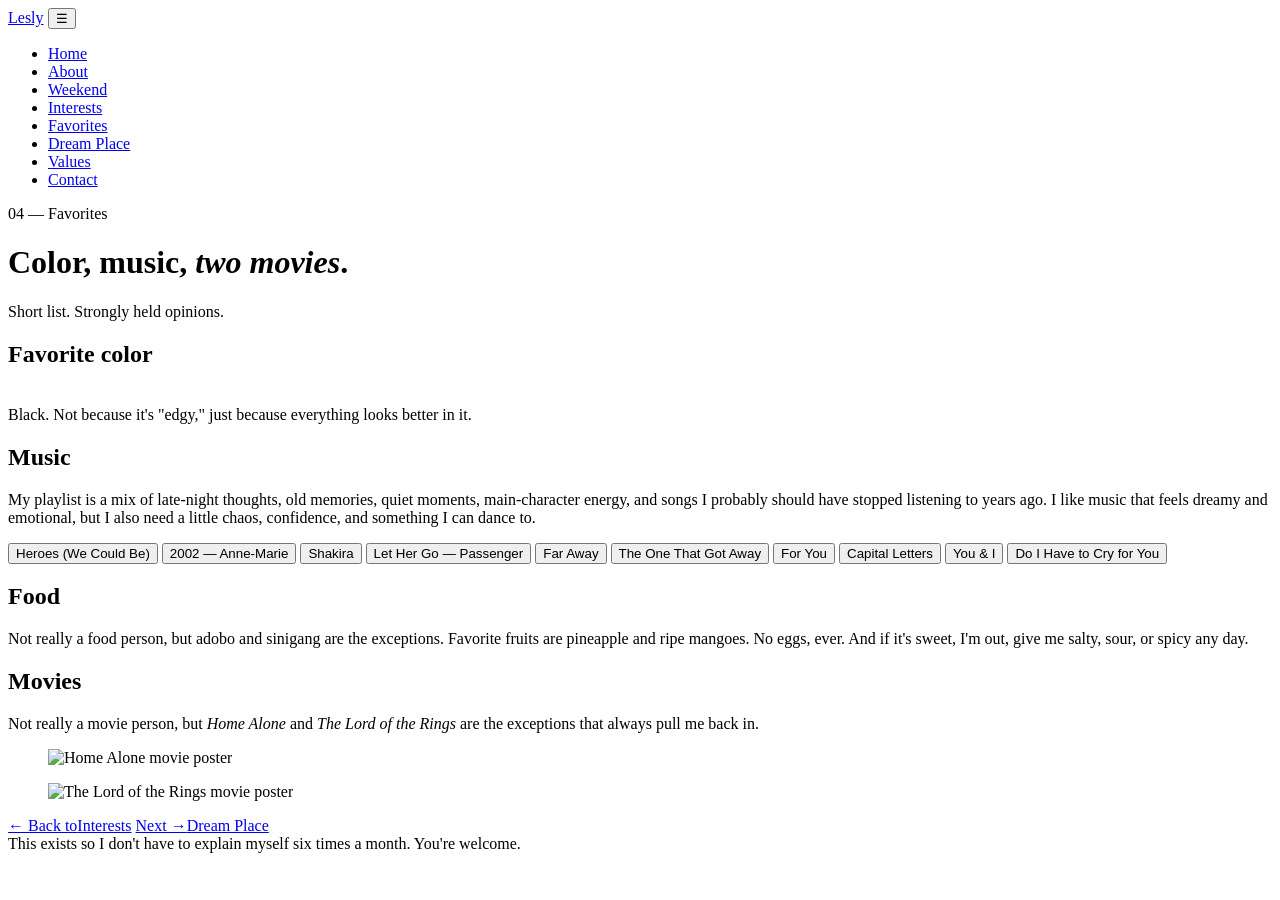
==== favorites.html @ bce6e65e "Add files via upload" ====
<!DOCTYPE html>
<html lang="en">
<head>
<meta charset="UTF-8">
<meta name="viewport" content="width=device-width, initial-scale=1.0">
<title>Favorites — Lesly</title>
<link rel="stylesheet" href="css/style.css">
</head>
<body>

<nav class="site-nav">
  <div class="wrap">
    <a href="index.html" class="brand">Lesly</a>
    <button class="nav-toggle" aria-label="Toggle menu" aria-expanded="false">☰</button>
    <ul class="nav-links">
      <li><a href="index.html">Home</a></li>
      <li><a href="about.html">About</a></li>
      <li><a href="weekend.html">Weekend</a></li>
      <li><a href="interests.html">Interests</a></li>
      <li><a href="favorites.html" class="current">Favorites</a></li>
      <li><a href="dream-place.html">Dream Place</a></li>
      <li><a href="values.html">Values</a></li>
      <li><a href="contact.html">Contact</a></li>
    </ul>
  </div>
</nav>

<header class="page-head wrap">
  <p class="eyebrow">04 — Favorites</p>
  <h1>Color, music, <em>two movies</em>.</h1>
  <p class="lede">Short list. Strongly held opinions.</p>
</header>

<section class="block wrap">
  <h2>Favorite color</h2>
  <div class="color-swatch" aria-hidden="true" style="border:1px solid rgba(255,255,255,0.18); box-shadow:0 0 24px rgba(255,255,255,0.06), inset 0 0 0 1px rgba(255,255,255,0.03);"></div>
  <div class="prose">
    <p>Black. Not because it's "edgy," just because everything looks better in it.</p>
  </div>
</section>

<section class="block wrap">
  <h2>Music</h2>
  <div class="prose">
    <p>My playlist is a mix of late-night thoughts, old memories, quiet moments, main-character energy, and songs I probably should have stopped listening to years ago. I like music that feels dreamy and emotional, but I also need a little chaos, confidence, and something I can dance to.</p>
  </div>
  <div class="tag-row" id="music-pills">
    <button type="button" class="pill" data-track="3zU9rdflI65tK4dkkNSp77">Heroes (We Could Be)</button>
    <button type="button" class="pill" data-track="4Pbg79cTBu4vgSphoyNq3j">2002 — Anne-Marie</button>
    <button type="button" class="pill" data-artist="0EmeFodog0BfCgMzAIvKQp">Shakira</button>
    <button type="button" class="pill" data-track="7DFNE7NO0raLIUbgzY2rzm">Let Her Go — Passenger</button>
    <button type="button" class="pill" data-track="05rWggLwQ2weA4D2cRAt55">Far Away</button>
    <button type="button" class="pill" data-track="3oL3XRtkP1WVbMxf7dtTdu">The One That Got Away</button>
    <button type="button" class="pill" data-track="5rlMVKnvE6ZSzNCs8ZyHqU">For You</button>
    <button type="button" class="pill" data-track="0m6TrXRLlNFLkOGiW38kDf">Capital Letters</button>
    <button type="button" class="pill" data-track="2afCBiru10AFckfOa49wIa">You &amp; I</button>
    <button type="button" class="pill" data-track="6L5udBtIPqieULPMac3wkh">Do I Have to Cry for You</button>
  </div>
  <div class="music-player" id="music-player" hidden>
    <iframe id="music-player-frame" src="" width="100%" height="152" style="border-radius:12px;" frameborder="0" allow="autoplay; clipboard-write; encrypted-media; fullscreen; picture-in-picture" loading="lazy"></iframe>
  </div>
</section>

<section class="block wrap">
  <h2>Food</h2>
  <div class="prose">
    <p>Not really a food person, but adobo and sinigang are the exceptions. Favorite fruits are pineapple and ripe mangoes. No eggs, ever. And if it's sweet, I'm out, give me salty, sour, or spicy any day.</p>
  </div>
</section>

<section class="block wrap">
  <h2>Movies</h2>
  <div class="prose">
    <p>Not really a movie person, but <em class="accent-italic">Home Alone</em> and <em class="accent-italic">The Lord of the Rings</em> are the exceptions that always pull me back in.</p>
  </div>
  <div class="photo-strip">
    <figure>
      <img src="images/home-alone.jpg" alt="Home Alone movie poster">
    </figure>
    <figure>
      <img src="images/lord-of-the-rings.jpg" alt="The Lord of the Rings movie poster">
    </figure>
  </div>
</section>

<nav class="page-nav wrap">
  <div class="links">
    <a class="prev" href="interests.html"><span class="dir">← Back to</span>Interests</a>
    <a class="next" href="dream-place.html"><span class="dir">Next →</span>Dream Place</a>
  </div>
</nav>

<footer class="site-foot">
  <div class="wrap">This exists so I don't have to explain myself six times a month. You're welcome.</div>
</footer>

<script src="js/main.js"></script>
<script>
(function () {
  var pillsWrap = document.getElementById('music-pills');
  var player = document.getElementById('music-player');
  var frame = document.getElementById('music-player-frame');
  if (!pillsWrap || !player || !frame) return;

  var activePill = null;

  pillsWrap.addEventListener('click', function (e) {
    var pill = e.target.closest('.pill');
    if (!pill) return;
    var trackId = pill.getAttribute('data-track');
    var artistId = pill.getAttribute('data-artist');
    if (!trackId && !artistId) return;

    if (activePill === pill) {
      player.hidden = true;
      frame.src = 'about:blank';
      frame.style.height = '152px';
      activePill.classList.remove('is-playing');
      activePill = null;
      return;
    }

    if (activePill) activePill.classList.remove('is-playing');
    pill.classList.add('is-playing');
    activePill = pill;

    var newSrc;
    if (artistId) {
      newSrc = 'https://open.spotify.com/embed/artist/' + artistId + '?utm_source=generator';
      frame.style.height = '352px';
    } else {
      newSrc = 'https://open.spotify.com/embed/track/' + trackId + '?utm_source=generator&autoplay=1';
      frame.style.height = '152px';
    }

    // Force a full reload of the embed so it always starts from the beginning,
    // instead of the browser reusing a cached frame and resuming mid-track.
    frame.src = 'about:blank';
    player.hidden = false;
    setTimeout(function () {
      frame.src = newSrc;
    }, 50);

    player.scrollIntoView({ behavior: 'smooth', block: 'nearest' });
  });
})();
</script>
</body>
</html>
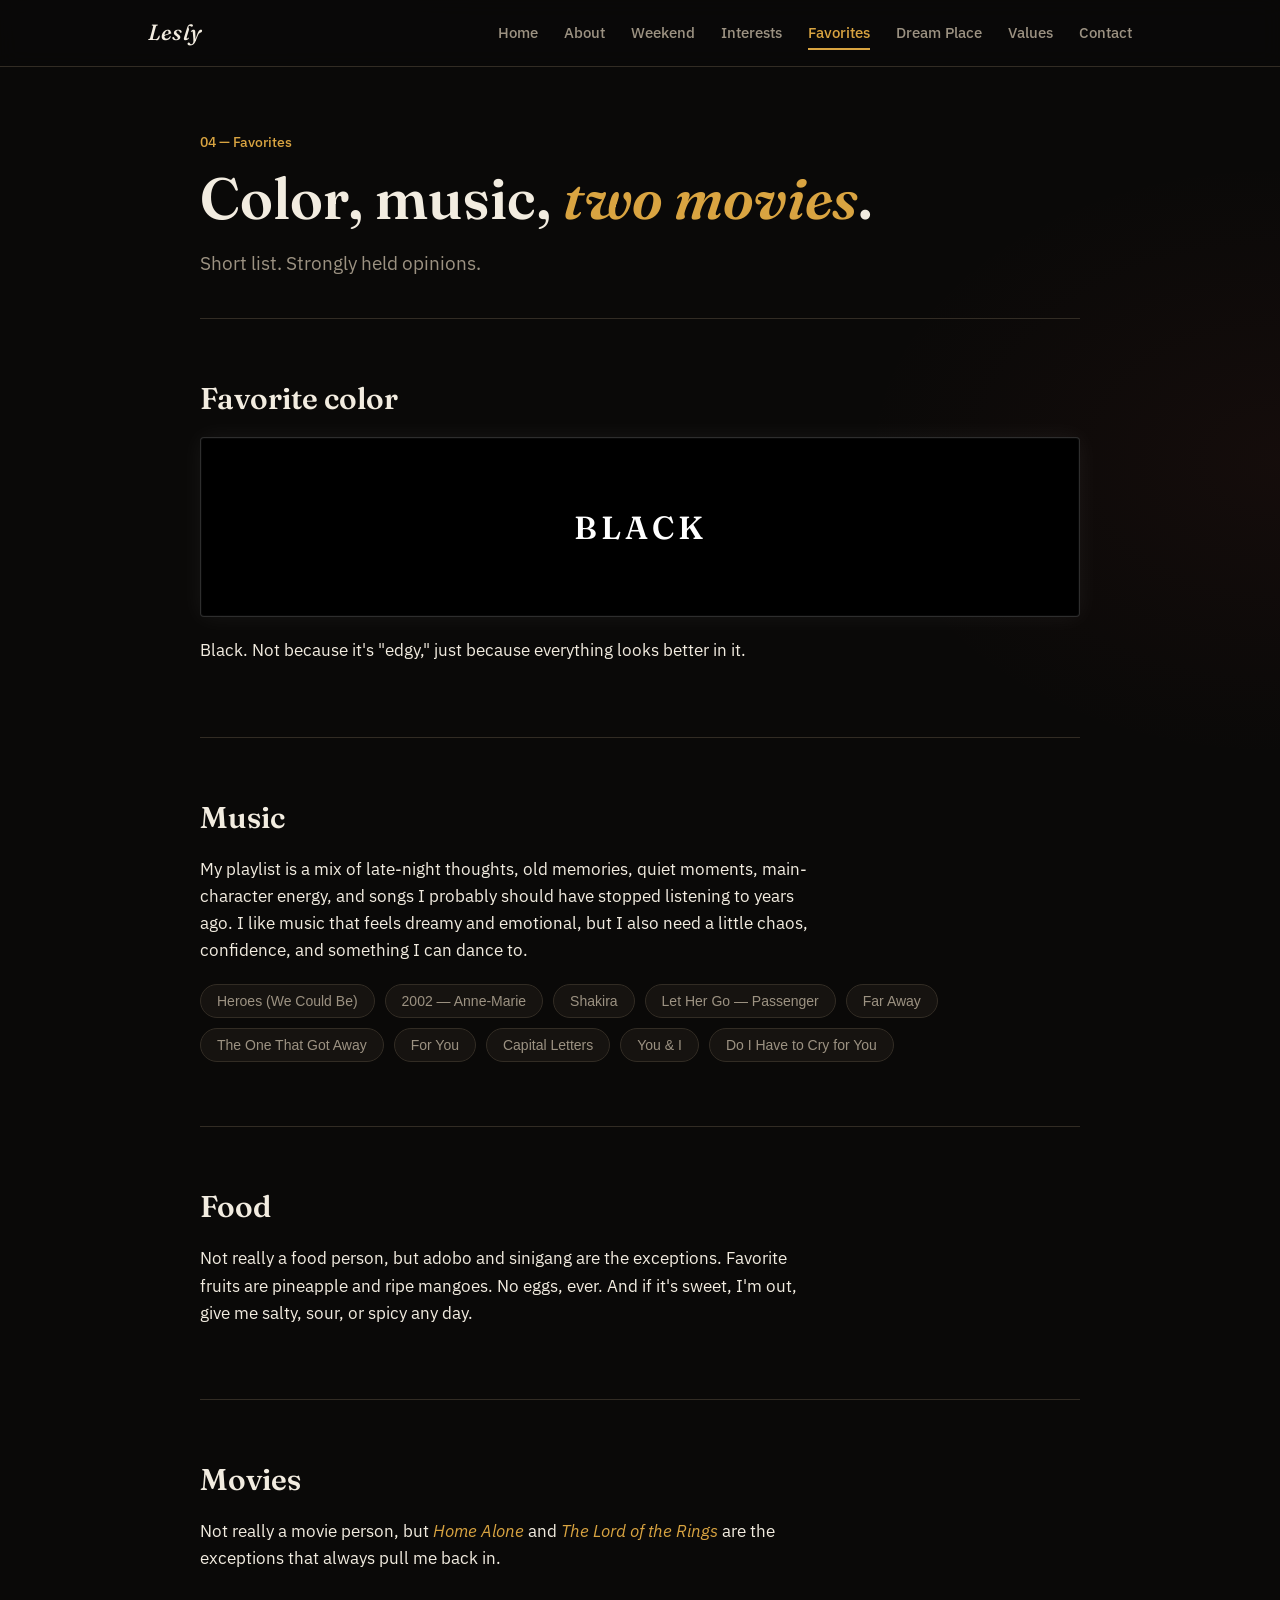
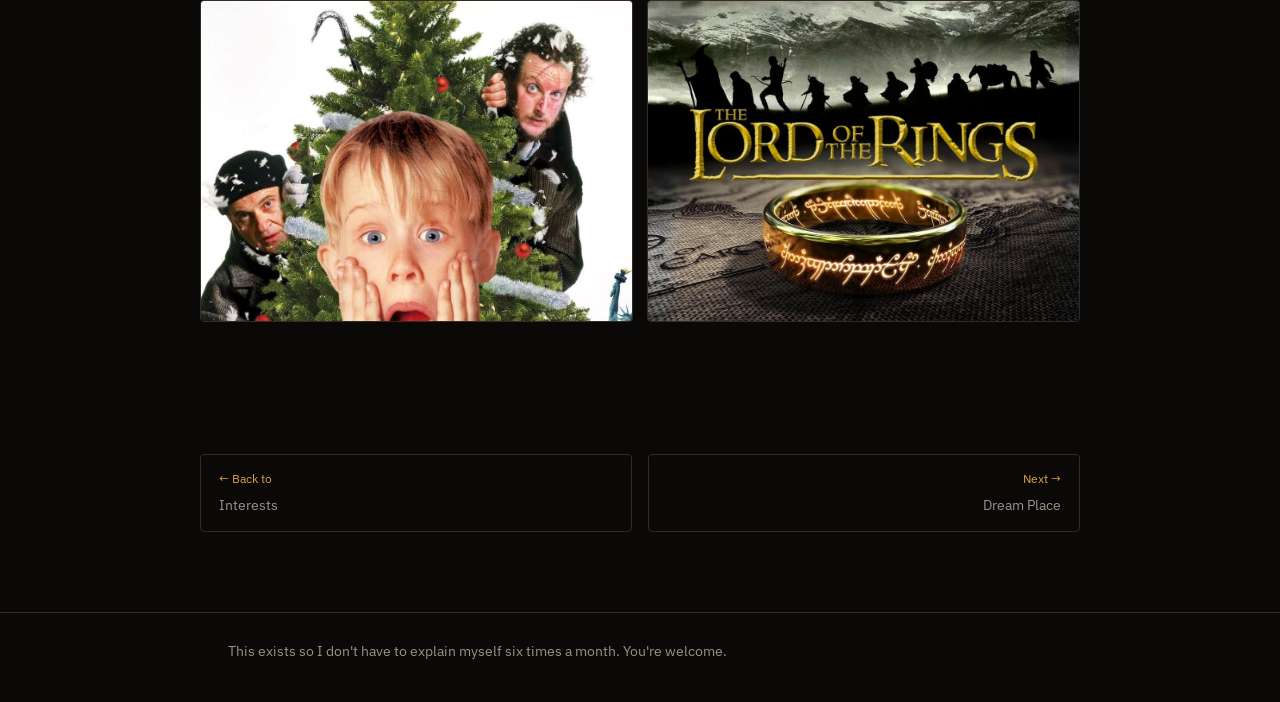
==== commit 0fa38971: "Add files via upload" ====
--- a/favorites.html
+++ b/favorites.html
@@ -33,7 +33,9 @@
 
 <section class="block wrap">
   <h2>Favorite color</h2>
-  <div class="color-swatch" aria-hidden="true" style="border:1px solid rgba(255,255,255,0.18); box-shadow:0 0 24px rgba(255,255,255,0.06), inset 0 0 0 1px rgba(255,255,255,0.03);"></div>
+  <div class="color-swatch" aria-hidden="true" style="border:1px solid rgba(255,255,255,0.18); box-shadow:0 0 24px rgba(255,255,255,0.06), inset 0 0 0 1px rgba(255,255,255,0.03); display:flex; align-items:center; justify-content:center;">
+    <span style="font-family: var(--serif); font-weight:600; font-size:32px; letter-spacing:4px; color:#ffffff;">BLACK</span>
+  </div>
   <div class="prose">
     <p>Black. Not because it's "edgy," just because everything looks better in it.</p>
   </div>
@@ -113,7 +115,7 @@
 
     if (activePill === pill) {
       player.hidden = true;
-      frame.src = 'about:blank';
+      frame.src = '';
       frame.style.height = '152px';
       activePill.classList.remove('is-playing');
       activePill = null;
@@ -124,23 +126,14 @@
     pill.classList.add('is-playing');
     activePill = pill;
 
-    var newSrc;
     if (artistId) {
-      newSrc = 'https://open.spotify.com/embed/artist/' + artistId + '?utm_source=generator';
+      frame.src = 'https://open.spotify.com/embed/artist/' + artistId + '?utm_source=generator';
       frame.style.height = '352px';
     } else {
-      newSrc = 'https://open.spotify.com/embed/track/' + trackId + '?utm_source=generator&autoplay=1';
+      frame.src = 'https://open.spotify.com/embed/track/' + trackId + '?utm_source=generator&autoplay=1';
       frame.style.height = '152px';
     }
-
-    // Force a full reload of the embed so it always starts from the beginning,
-    // instead of the browser reusing a cached frame and resuming mid-track.
-    frame.src = 'about:blank';
     player.hidden = false;
-    setTimeout(function () {
-      frame.src = newSrc;
-    }, 50);
-
     player.scrollIntoView({ behavior: 'smooth', block: 'nearest' });
   });
 })();
--- a/css/style.css
+++ b/css/style.css
@@ -0,0 +1,554 @@
+/* ============================================
+   Lesly — About Me Site
+   Design tokens
+   ============================================ */
+
+@import url('https://fonts.googleapis.com/css2?family=Fraunces:ital,opsz,wght@0,9..144,400;0,9..144,500;0,9..144,600;1,9..144,500;1,9..144,600&family=IBM+Plex+Sans:wght@400;500;600&display=swap');
+
+:root {
+  --bg: #0a0908;
+  --surface: #161310;
+  --surface-raised: #1e1a15;
+  --line: #322c24;
+  --text: #f2ece0;
+  --text-muted: #9c9282;
+  --gold: #d9a441;
+  --rose: #c1443c;
+  --gold-dim: #9c7c3d;
+
+  --serif: 'Fraunces', Georgia, serif;
+  --sans: 'IBM Plex Sans', -apple-system, sans-serif;
+
+  --max-w: 880px;
+}
+
+* { box-sizing: border-box; }
+
+@media (prefers-reduced-motion: reduce) {
+  *, *::before, *::after {
+    animation-duration: 0.01ms !important;
+    animation-iteration-count: 1 !important;
+    transition-duration: 0.01ms !important;
+  }
+}
+
+html { scroll-behavior: smooth; }
+
+body {
+  margin: 0;
+  background: var(--bg);
+  background-image:
+    radial-gradient(ellipse 900px 500px at 15% -10%, rgba(217,164,65,0.08), transparent 60%),
+    radial-gradient(ellipse 700px 500px at 100% 20%, rgba(193,68,60,0.06), transparent 60%);
+  color: var(--text);
+  font-family: var(--sans);
+  font-size: 17px;
+  line-height: 1.6;
+  -webkit-font-smoothing: antialiased;
+}
+
+a { color: inherit; }
+
+img { max-width: 100%; display: block; }
+
+::selection { background: var(--gold); color: #1a1509; }
+
+:focus-visible {
+  outline: 2px solid var(--gold);
+  outline-offset: 3px;
+}
+
+/* ---------- layout shell ---------- */
+
+.wrap {
+  max-width: var(--max-w);
+  margin: 0 auto;
+  padding: 0 28px;
+}
+
+/* ---------- nav ---------- */
+
+.site-nav {
+  position: sticky;
+  top: 0;
+  z-index: 50;
+  background: rgba(10,9,8,0.88);
+  backdrop-filter: blur(10px);
+  border-bottom: 1px solid var(--line);
+}
+
+.site-nav .wrap {
+  display: flex;
+  align-items: center;
+  justify-content: space-between;
+  height: 66px;
+  max-width: 1040px;
+}
+
+.site-nav .brand {
+  font-family: var(--serif);
+  font-style: italic;
+  font-weight: 500;
+  font-size: 22px;
+  text-decoration: none;
+  color: var(--text);
+  letter-spacing: 0.2px;
+}
+
+.nav-toggle {
+  display: none;
+  background: none;
+  border: 1px solid var(--line);
+  border-radius: 6px;
+  color: var(--text);
+  width: 40px;
+  height: 40px;
+  font-size: 18px;
+  cursor: pointer;
+}
+
+.nav-links {
+  display: flex;
+  gap: 26px;
+  list-style: none;
+  margin: 0;
+  padding: 0;
+}
+
+.nav-links a {
+  text-decoration: none;
+  color: var(--text-muted);
+  font-size: 14.5px;
+  font-weight: 500;
+  padding: 6px 0;
+  border-bottom: 2px solid transparent;
+  transition: color 0.15s ease, border-color 0.15s ease;
+}
+
+.nav-links a:hover { color: var(--text); }
+
+.nav-links a.current {
+  color: var(--gold);
+  border-bottom-color: var(--gold);
+}
+
+@media (max-width: 760px) {
+  .nav-toggle { display: block; }
+  .nav-links {
+    position: fixed;
+    top: 66px;
+    left: 0;
+    right: 0;
+    bottom: 0;
+    flex-direction: column;
+    background: var(--bg);
+    padding: 24px 28px;
+    gap: 4px;
+    transform: translateX(100%);
+    transition: transform 0.25s ease;
+    overflow-y: auto;
+  }
+  .nav-links.open { transform: translateX(0); }
+  .nav-links a {
+    padding: 14px 0;
+    border-bottom: 1px solid var(--line);
+    font-size: 17px;
+    width: 100%;
+  }
+}
+
+/* ---------- headers / hero ---------- */
+
+header.page-head {
+  padding: 64px 0 40px;
+  border-bottom: 1px solid var(--line);
+}
+
+.eyebrow {
+  color: var(--gold);
+  font-size: 14px;
+  font-weight: 500;
+  margin: 0 0 14px;
+}
+
+h1 {
+  font-family: var(--serif);
+  font-weight: 600;
+  font-size: clamp(38px, 6vw, 58px);
+  line-height: 1.08;
+  margin: 0 0 18px;
+}
+
+h1 em, .accent-italic {
+  font-style: italic;
+  color: var(--gold);
+}
+
+.lede {
+  font-size: 19px;
+  color: var(--text-muted);
+  max-width: 62ch;
+  margin: 0;
+}
+
+h2 {
+  font-family: var(--serif);
+  font-weight: 600;
+  font-size: 30px;
+  margin: 0 0 14px;
+}
+
+h3 {
+  font-family: var(--serif);
+  font-weight: 600;
+  font-size: 21px;
+  margin: 0 0 10px;
+}
+
+p { margin: 0 0 16px; }
+
+section.block {
+  padding: 56px 0;
+  border-bottom: 1px solid var(--line);
+}
+
+section.block:last-of-type { border-bottom: none; }
+
+.prose {
+  max-width: 62ch;
+  color: var(--text);
+}
+
+.prose p { color: var(--text); }
+
+/* ---------- home hero ---------- */
+
+.hero {
+  padding: 88px 0 60px;
+}
+
+.hero .eyebrow { margin-bottom: 18px; }
+
+.hero h1 { max-width: 15ch; }
+
+.hero .lede { margin-bottom: 8px; }
+
+/* ---------- card deck nav (home) ---------- */
+
+.deck {
+  display: grid;
+  grid-template-columns: repeat(3, 1fr);
+  gap: 16px;
+  padding: 8px 0 72px;
+}
+
+@media (max-width: 640px) {
+  .deck { grid-template-columns: repeat(2, 1fr); }
+}
+
+.card {
+  position: relative;
+  display: block;
+  text-decoration: none;
+  background: var(--surface);
+  border: 1px solid var(--line);
+  border-radius: 4px;
+  padding: 22px 18px 20px;
+  min-height: 140px;
+  transition: border-color 0.18s ease, transform 0.18s ease, background 0.18s ease;
+}
+
+.card:hover {
+  border-color: var(--gold-dim);
+  background: var(--surface-raised);
+  transform: translateY(-3px);
+}
+
+.card .num {
+  font-family: var(--serif);
+  font-style: italic;
+  color: var(--gold);
+  font-size: 14px;
+  display: block;
+  margin-bottom: 14px;
+}
+
+.card .label {
+  font-family: var(--serif);
+  font-weight: 600;
+  font-size: 19px;
+  color: var(--text);
+  display: block;
+  margin-bottom: 6px;
+}
+
+.card .desc {
+  color: var(--text-muted);
+  font-size: 14px;
+  line-height: 1.5;
+}
+
+/* ---------- interest / content cards ---------- */
+
+.grid-2 {
+  display: grid;
+  grid-template-columns: 1fr 1fr;
+  gap: 20px;
+}
+
+@media (max-width: 640px) {
+  .grid-2 { grid-template-columns: 1fr; }
+}
+
+.tile {
+  background: var(--surface);
+  border: 1px solid var(--line);
+  border-radius: 4px;
+  overflow: hidden;
+}
+
+.tile img {
+  width: 100%;
+  height: 260px;
+  object-fit: cover;
+  border-bottom: 1px solid var(--line);
+}
+
+.tile .tile-body { padding: 18px 20px 22px; }
+
+.tile .tag {
+  color: var(--gold);
+  font-size: 13px;
+  font-weight: 500;
+  margin-bottom: 8px;
+  display: block;
+}
+
+.tile p:last-child { margin-bottom: 0; }
+
+/* photo strip */
+
+.photo-strip {
+  display: grid;
+  grid-template-columns: 1fr 1fr;
+  gap: 14px;
+  margin: 28px 0;
+}
+
+@media (max-width: 640px) {
+  .photo-strip { grid-template-columns: 1fr; }
+}
+
+.photo-strip figure {
+  margin: 0;
+  border: 1px solid var(--line);
+  border-radius: 4px;
+  overflow: hidden;
+  background: var(--surface);
+}
+
+.photo-strip img {
+  width: 100%;
+  height: 320px;
+  object-fit: cover;
+}
+
+.photo-strip figcaption {
+  padding: 12px 16px;
+  font-size: 14px;
+  color: var(--text-muted);
+}
+
+/* video embed */
+
+.video-frame {
+  position: relative;
+  padding-top: 56.25%;
+  border-radius: 4px;
+  overflow: hidden;
+  border: 1px solid var(--line);
+  background: var(--surface);
+  margin: 24px 0;
+}
+
+.video-frame iframe {
+  position: absolute;
+  top: 0; left: 0;
+  width: 100%; height: 100%;
+  border: 0;
+}
+
+/* pull quote / list */
+
+ul.plain, ol.plain {
+  padding-left: 0;
+  list-style: none;
+  margin: 0 0 16px;
+}
+
+ul.plain li, ol.plain li {
+  padding: 12px 0;
+  border-bottom: 1px solid var(--line);
+  color: var(--text);
+}
+
+ul.plain li:last-child, ol.plain li:last-child { border-bottom: none; }
+
+ul.plain li strong, ol.plain li strong {
+  color: var(--gold);
+  font-weight: 500;
+}
+
+.tag-row {
+  display: flex;
+  flex-wrap: wrap;
+  gap: 10px;
+  margin: 20px 0 8px;
+}
+
+.pill {
+  border: 1px solid var(--line);
+  border-radius: 999px;
+  padding: 8px 16px;
+  font-size: 14px;
+  color: var(--text-muted);
+  background: var(--surface);
+}
+
+/* swatch */
+
+.color-swatch {
+  width: 100%;
+  height: 180px;
+  border-radius: 4px;
+  border: 1px solid var(--line);
+  margin-bottom: 20px;
+  background: #000;
+}
+
+/* ---------- ask me about ---------- */
+
+.ask-list {
+  display: flex;
+  flex-direction: column;
+  gap: 12px;
+  margin: 8px 0 0;
+}
+
+.ask-item {
+  background: var(--surface);
+  border: 1px solid var(--line);
+  border-left: 3px solid var(--gold);
+  border-radius: 2px;
+  padding: 18px 22px;
+  font-family: var(--serif);
+  font-size: 18px;
+  font-style: italic;
+  color: var(--text);
+}
+
+/* ---------- contact form ---------- */
+
+form.contact-form {
+  max-width: 480px;
+  margin-top: 8px;
+}
+
+.field {
+  margin-bottom: 18px;
+}
+
+.field label {
+  display: block;
+  font-size: 14px;
+  color: var(--text-muted);
+  margin-bottom: 7px;
+}
+
+.field input,
+.field textarea {
+  width: 100%;
+  background: var(--surface);
+  border: 1px solid var(--line);
+  border-radius: 4px;
+  color: var(--text);
+  font-family: var(--sans);
+  font-size: 15px;
+  padding: 12px 14px;
+  resize: vertical;
+}
+
+.field input:focus, .field textarea:focus {
+  border-color: var(--gold-dim);
+}
+
+.btn {
+  display: inline-block;
+  background: var(--gold);
+  color: #1a1509;
+  border: none;
+  border-radius: 4px;
+  padding: 13px 26px;
+  font-family: var(--sans);
+  font-weight: 600;
+  font-size: 15px;
+  cursor: pointer;
+  text-decoration: none;
+  transition: background 0.15s ease;
+}
+
+.btn:hover { background: #e8b658; }
+
+.form-note {
+  font-size: 13px;
+  color: var(--text-muted);
+  margin-top: 10px;
+}
+
+/* ---------- page-to-page footer nav ---------- */
+
+.page-nav {
+  padding: 48px 0 80px;
+}
+
+.page-nav .links {
+  display: flex;
+  justify-content: space-between;
+  gap: 16px;
+  flex-wrap: wrap;
+}
+
+.page-nav a {
+  text-decoration: none;
+  color: var(--text-muted);
+  font-size: 14px;
+  border: 1px solid var(--line);
+  border-radius: 4px;
+  padding: 14px 18px;
+  flex: 1;
+  min-width: 180px;
+  transition: border-color 0.15s ease, color 0.15s ease;
+}
+
+.page-nav a:hover {
+  border-color: var(--gold-dim);
+  color: var(--text);
+}
+
+.page-nav a .dir {
+  display: block;
+  font-size: 12px;
+  color: var(--gold);
+  margin-bottom: 6px;
+}
+
+.page-nav a.next { text-align: right; }
+
+/* ---------- footer ---------- */
+
+footer.site-foot {
+  border-top: 1px solid var(--line);
+  padding: 28px 0 40px;
+  color: var(--text-muted);
+  font-size: 13.5px;
+}
